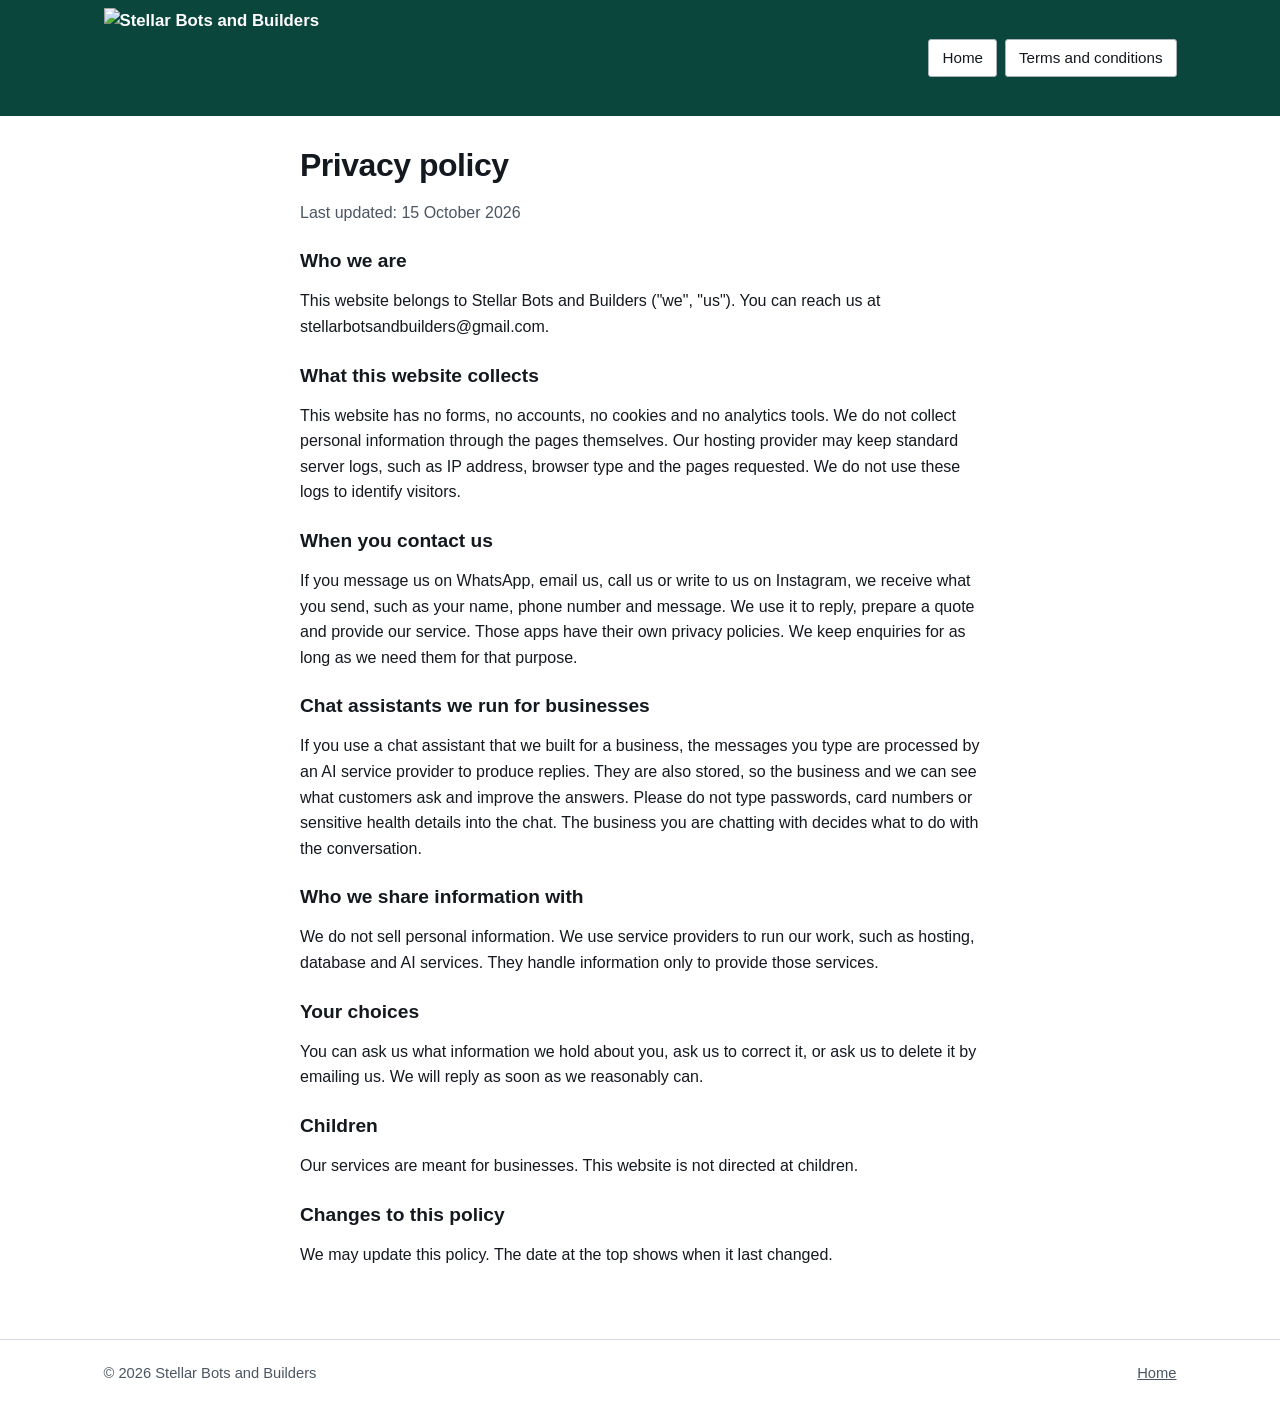
==== privacy.html @ bff5bb47 "Add files via upload" ====
<!DOCTYPE html>
<html lang="en">
<head>
<meta charset="utf-8">
<meta name="viewport" content="width=device-width, initial-scale=1">
<title>Privacy policy | Stellar Bots and Builders</title>
<link rel="icon" type="image/svg+xml" href="favicon.svg">
<link rel="stylesheet" href="style.css">
</head>
<body>
<header class="top"><div class="wrap bar">
  <a class="brand" href="index.html"><img src="logo.png" alt="Stellar Bots and Builders"></a>
  <nav aria-label="Main"><a href="index.html">Home</a><a href="terms.html">Terms and conditions</a></nav>
</div></header>
<main class="doc wrap">
<h1>Privacy policy</h1>
<p class="date">Last updated: 15 October 2026</p>

<h2>Who we are</h2>
<p>This website belongs to Stellar Bots and Builders ("we", "us"). You can reach us at <span data-fill="email"></span>.</p>

<h2>What this website collects</h2>
<p>This website has no forms, no accounts, no cookies and no analytics tools. We do not collect personal information through the pages themselves. Our hosting provider may keep standard server logs, such as IP address, browser type and the pages requested. We do not use these logs to identify visitors.</p>

<h2>When you contact us</h2>
<p>If you message us on WhatsApp, email us, call us or write to us on Instagram, we receive what you send, such as your name, phone number and message. We use it to reply, prepare a quote and provide our service. Those apps have their own privacy policies. We keep enquiries for as long as we need them for that purpose.</p>

<h2>Chat assistants we run for businesses</h2>
<p>If you use a chat assistant that we built for a business, the messages you type are processed by an AI service provider to produce replies. They are also stored, so the business and we can see what customers ask and improve the answers. Please do not type passwords, card numbers or sensitive health details into the chat. The business you are chatting with decides what to do with the conversation.</p>

<h2>Who we share information with</h2>
<p>We do not sell personal information. We use service providers to run our work, such as hosting, database and AI services. They handle information only to provide those services.</p>

<h2>Your choices</h2>
<p>You can ask us what information we hold about you, ask us to correct it, or ask us to delete it by emailing us. We will reply as soon as we reasonably can.</p>

<h2>Children</h2>
<p>Our services are meant for businesses. This website is not directed at children.</p>

<h2>Changes to this policy</h2>
<p>We may update this policy. The date at the top shows when it last changed.</p>
</main>
<footer><div class="wrap"><span>&copy; <span data-year></span> Stellar Bots and Builders</span><span><a href="index.html">Home</a></span></div></footer>
<script src="script.js"></script>
</body>
</html>
---- style.css ----
:root{--ink:#14181f;--mute:#4b5563;--line:#d8dde3;--soft:#f3f5f7;--accent:#0e5a4d;--accent-dark:#093d34;--bar:#0a463c;--mint:#8fd1c4;--logo-h:44px}
*{box-sizing:border-box}
html{scroll-padding-top:72px}
[hidden]{display:none!important}
body{margin:0;background:#fff;color:var(--ink);font:16px/1.6 "Segoe UI",Roboto,Helvetica,Arial,sans-serif}
a{color:var(--accent)}
a:focus-visible,button:focus-visible{outline:3px solid var(--accent);outline-offset:2px}
.wrap{max-width:1113px;margin:0 auto;padding:0 20px}
.skip{position:absolute;left:-999px}
.skip:focus{left:12px;top:12px;background:#fff;padding:8px 12px;z-index:30}

/* Navbar */
.top{background:var(--bar);position:sticky;top:0;z-index:20; height: 20%;}
.bar{display:flex;flex-wrap:wrap;align-items:center;justify-content:space-between;gap:8px 24px;padding-top:8px;padding-bottom:8px}
.brand{display:flex;align-items:center;gap:10px;color:#fff;font-weight:700;font-size:1.05rem;text-decoration:none}
.brand img{display:block; height: 100px; width: auto;}
nav{display:flex;flex-wrap:wrap;gap:8px;margin-left:auto}
nav a{color:var(--ink);text-decoration:none;border:1px solid #aab3bd;border-radius:3px;padding:6px 13px;background:#fff;font-weight:500;font-size:.95rem;transition:background-color .15s ease,color .15s ease}
nav a:hover{background:#dfe7e5;border-color:#dfe7e5}
nav a.nav-cta{background:var(--mint);border-color:var(--mint);color:#06261f}
nav a.nav-cta:hover{background:#fff;border-color:#fff}

/* Type */
h1{font-size:clamp(2rem,5.5vw,3.1rem);line-height:1.12;letter-spacing:-.015em;margin:0 0 14px}
h2{font-size:1.6rem;line-height:1.2;margin:0 0 12px}
h3{font-size:1.1rem;margin:0 0 6px}

/* Buttons */
.btn{display:inline-block;padding:10px 18px;border:1px solid var(--ink);border-radius:3px;color:var(--ink);text-decoration:none;font-weight:600;background:#fff}
.btn:hover{background:#e8ecef}
.btn.primary{background:var(--accent);border-color:var(--accent);color:#fff}
.btn.primary:hover{background:var(--accent-dark);border-color:var(--accent-dark)}

/* Hero (centered) */
.hx{position:relative;overflow:hidden;padding:36px 0 40px;text-align:center}
.hx-bg{position:absolute;inset:0;width:100%;height:100%;color:var(--accent);opacity:.16;pointer-events:none}
.hx-inner{position:relative;display:flex;flex-direction:column;align-items:center}
.hx-title{margin:0;display:flex;flex-wrap:wrap;justify-content:center;align-items:baseline;gap:0 .28em;font-size:clamp(2.4rem,8vw,5rem);line-height:1.02;letter-spacing:-.03em;font-weight:800}
.hx-b{font-weight:400;font-size:.45em;color:var(--mute);letter-spacing:0}
.hx-c{color:transparent;-webkit-text-stroke:2px var(--accent)}
@supports not (-webkit-text-stroke:1px #000){.hx-c{color:var(--accent)}}
.hx-rule{display:block;width:96px;height:3px;background:var(--accent);margin:16px 0}
.hx-sub{font-size:clamp(1.15rem,3vw,1.5rem);font-weight:700;margin:0 0 8px;max-width:36ch}
.hx-lead{max-width:58ch;color:var(--mute);font-size:1.05rem;margin:0 0 20px}
.hx-actions{display:flex;flex-wrap:wrap;gap:12px;justify-content:center;margin-bottom:28px}
.hx-chat{width:100%;max-width:560px;text-align:left}

/* Older hero layout, kept in case it is still used */
.hero{padding:36px 0 32px}
.hero-grid{display:grid;grid-template-columns:1.15fr .85fr;gap:32px;align-items:start}
.lead{font-size:1.1rem;color:var(--mute);margin:0 0 20px;max-width:52ch}
.actions{display:flex;flex-wrap:wrap;gap:12px}

/* Chat example */
.chat{margin:0;border:1px solid var(--line);background:var(--soft);padding:14px;border-radius:4px}
.chat figcaption{font-size:.85rem;color:var(--mute);margin-bottom:10px}
.chat p{margin:0 0 8px;padding:9px 12px;border-radius:4px;background:#fff;border:1px solid var(--line)}
.chat p:last-child{margin-bottom:0}
.chat .bot{background:#e6f0ee;border-color:#c5dcd6}
.chat p span{display:block;font-size:.75rem;font-weight:700;color:var(--mute);margin-bottom:2px}
.chat-input{display:none;align-items:center;margin-top:10px;min-height:42px;padding:8px 12px;border:1px solid #cdd5db;background:#fff;border-radius:3px}
.chat.live .chat-input{display:flex}
.caret{display:inline-block;width:2px;height:1.1em;background:var(--ink);margin-left:2px}
.dots{display:inline-flex;gap:4px;align-items:center;height:1.3em}
.chat p .dots{margin:0;font-size:inherit;font-weight:400}
.dots i{width:6px;height:6px;border-radius:50%;background:#8a97a5;animation:dot 1s infinite}
.dots i:nth-child(2){animation-delay:.15s}
.dots i:nth-child(3){animation-delay:.3s}
@keyframes dot{0%,80%,100%{opacity:.3}40%{opacity:1}}
.replay{display:inline-block;margin-top:10px;background:none;border:1px solid var(--line);border-radius:3px;padding:5px 12px;font:inherit;font-size:.88rem;color:var(--mute);cursor:pointer}
.replay:hover{background:#fff}

/* Sections */
.block{padding:36px 0;border-top:1px solid var(--line)}
.two{display:grid;grid-template-columns:1fr 1fr;gap:28px}
ul,ol{padding-left:22px;margin:8px 0 0}
li{margin-bottom:6px}
.steps{max-width:70ch}
.steps li{margin-bottom:10px;padding-left:4px}
.narrow{max-width:66ch}
.contact-list{list-style:none;margin:0;padding:0;display:flex;flex-wrap:wrap;gap:12px}

/* Flow diagram */
.flow{display:flex;align-items:stretch;margin:0 0 22px}
.flow-box{flex:1;border:1px solid var(--line);background:#fff;padding:12px 16px;border-radius:3px}
.flow-box.main{border-color:var(--accent);background:#e6f0ee}
.flow-box b{display:block}
.flow-box span{color:var(--mute);font-size:.92rem;line-height:1.4;display:block}
.flow-arrow{flex:none;width:36px;height:2px;align-self:center;background:var(--accent);position:relative}
.flow-arrow:after{content:"";position:absolute;right:-1px;top:-4px;border-left:8px solid var(--accent);border-top:5px solid transparent;border-bottom:5px solid transparent}

/* Footer and legal pages */
footer{border-top:1px solid var(--line);padding:22px 0 32px;color:var(--mute);font-size:.92rem}
footer .wrap{display:flex;flex-wrap:wrap;gap:8px 24px;justify-content:space-between}
footer a{color:var(--mute)}
.doc{max-width:720px;padding:32px 20px 56px}
.doc h1{font-size:2rem}
.doc h2{font-size:1.2rem;margin-top:24px}
.doc .date{color:var(--mute)}

/* Hero title entrance, only when the visitor has not asked for less motion */
@media (prefers-reduced-motion:no-preference){
  .hx-a,.hx-b,.hx-c{animation:hx-in .7s ease-out both}
  .hx-b{animation-delay:.25s}
  .hx-c{animation-delay:.5s}
  @keyframes hx-in{from{opacity:0;transform:translateY(12px)}to{opacity:1;transform:none}}
}
@media (prefers-reduced-motion:reduce){
  .dots i{animation:none;opacity:.6}
}

@media (max-width:760px){
  :root{--logo-h:36px}
  html{scroll-padding-top:110px}
  .hero-grid,.two{grid-template-columns:1fr}
  .hx{padding:28px 0 32px}
  nav{margin-left:0;flex-basis:100%}
  .flow{flex-direction:column}
  .flow-arrow{width:2px;height:24px;align-self:center}
  .flow-arrow:after{right:auto;left:-4px;top:auto;bottom:-1px;border-left:5px solid transparent;border-right:5px solid transparent;border-top:8px solid var(--accent);border-bottom:0}
}
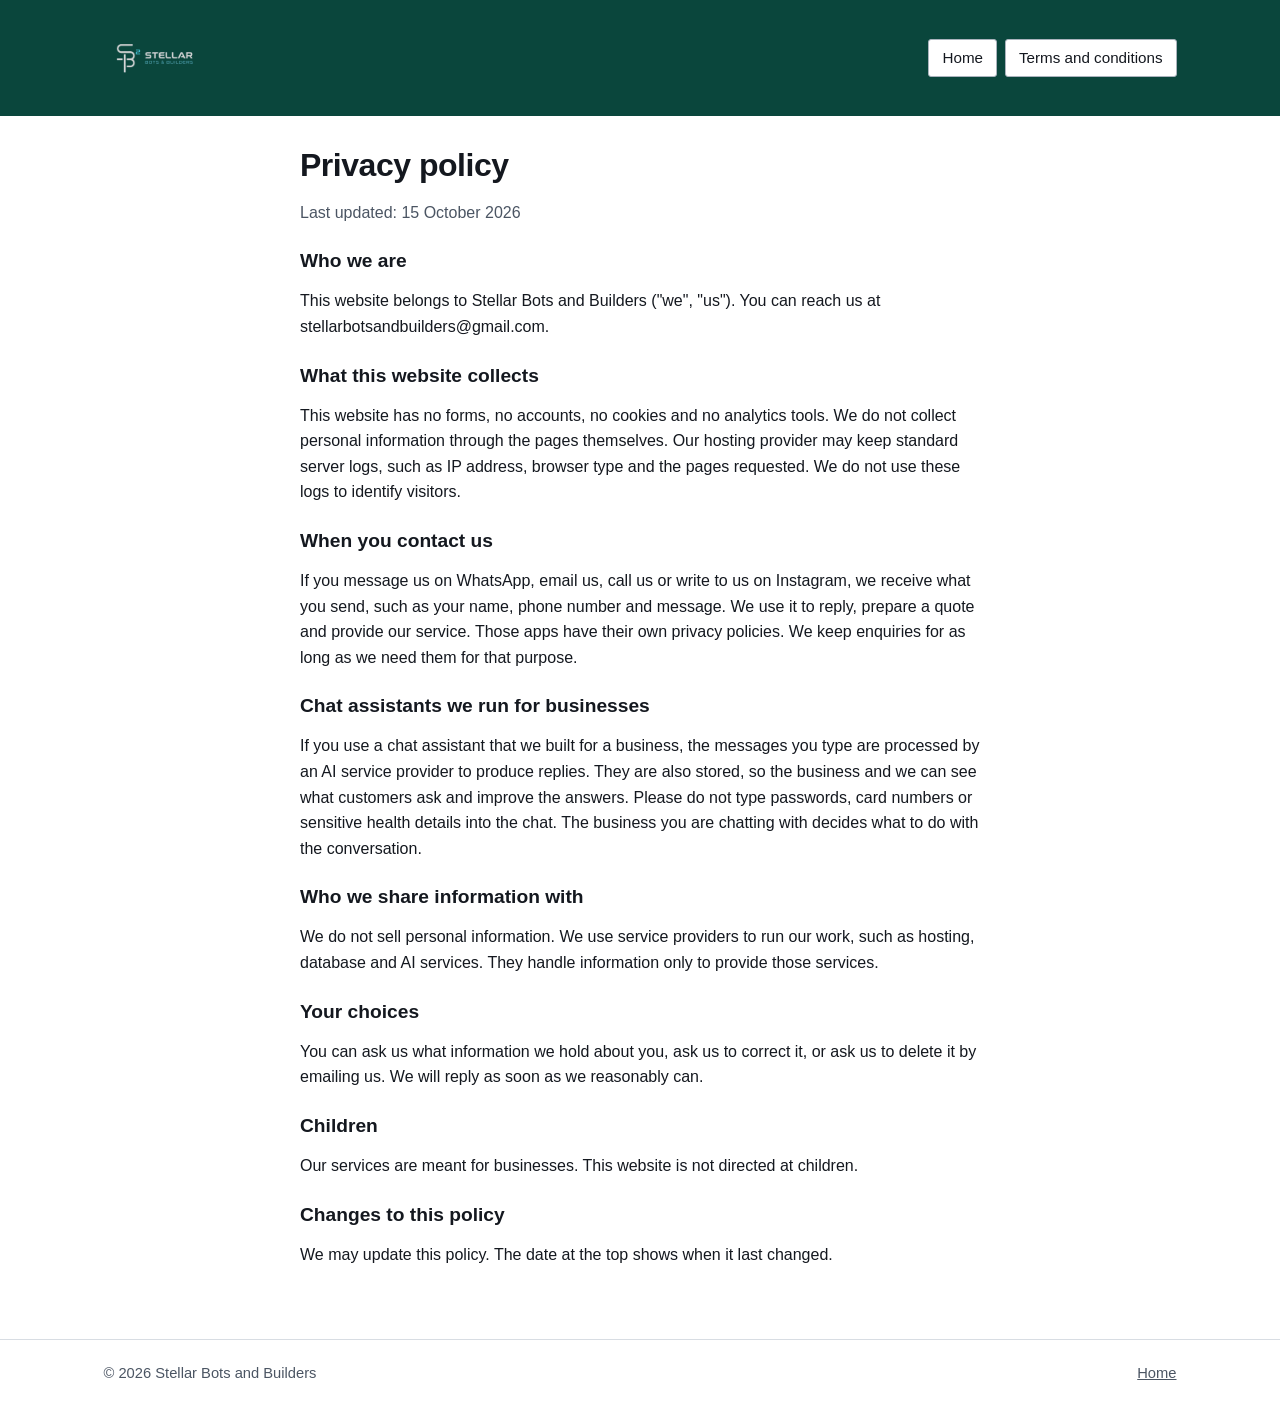
==== commit 4b078176: "Add files via upload updates" ====
--- a/privacy.html
+++ b/privacy.html
@@ -9,7 +9,7 @@
 </head>
 <body>
 <header class="top"><div class="wrap bar">
-  <a class="brand" href="index.html"><img src="logo.png" alt="Stellar Bots and Builders"></a>
+  <a class="brand" href="index.html"><img src="translogo.png" alt="Stellar Bots and Builders"></a>
   <nav aria-label="Main"><a href="index.html">Home</a><a href="terms.html">Terms and conditions</a></nav>
 </div></header>
 <main class="doc wrap">
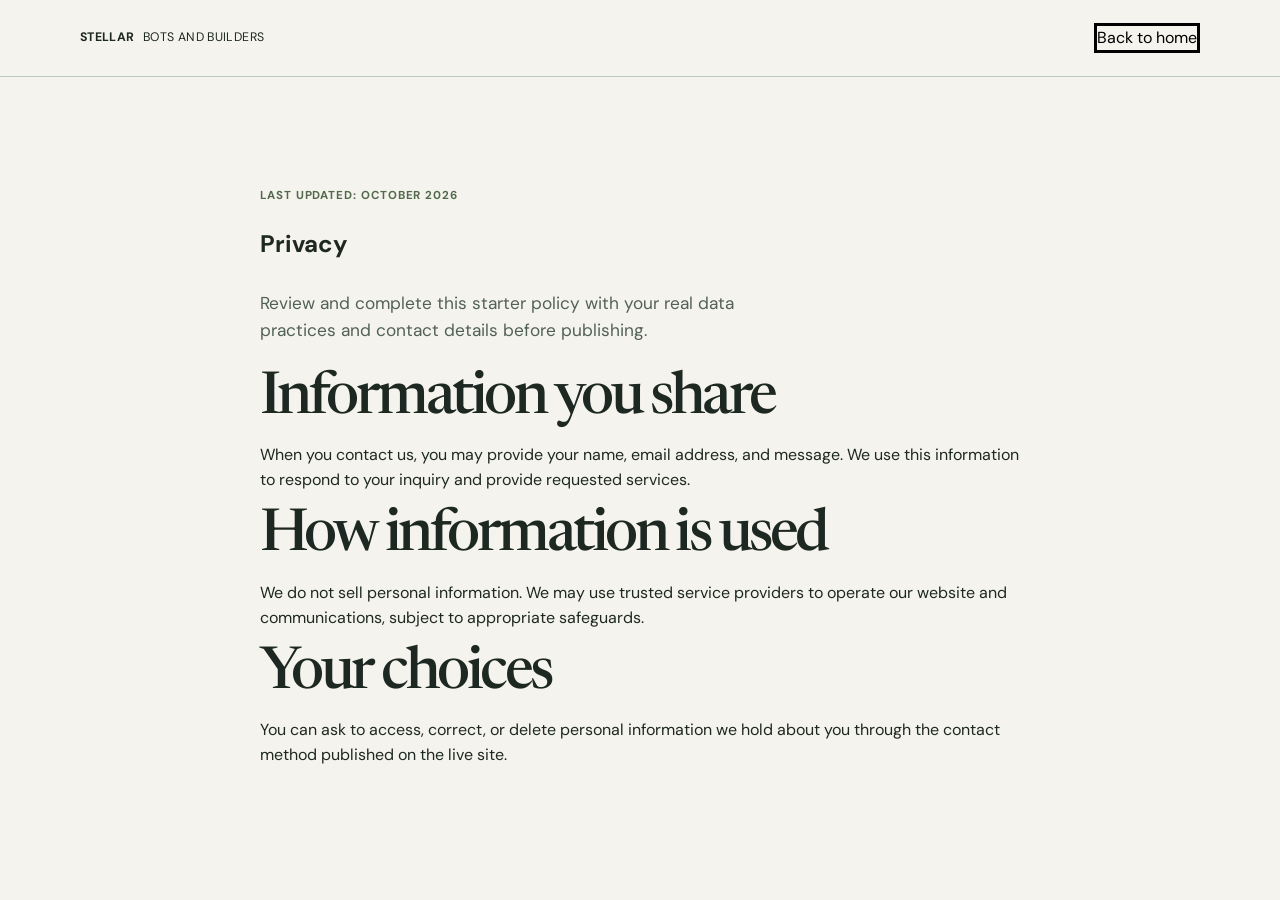
==== commit 06823bf5: "Add files via upload" ====
--- a/privacy.html
+++ b/privacy.html
@@ -1,46 +1,52 @@
-<!DOCTYPE html>
+<!doctype html>
 <html lang="en">
-<head>
-<meta charset="utf-8">
-<meta name="viewport" content="width=device-width, initial-scale=1">
-<title>Privacy policy | Stellar Bots and Builders</title>
-<link rel="icon" type="image/svg+xml" href="favicon.svg">
-<link rel="stylesheet" href="style.css">
-</head>
-<body>
-<header class="top"><div class="wrap bar">
-  <a class="brand" href="index.html"><img src="translogo.png" alt="Stellar Bots and Builders"></a>
-  <nav aria-label="Main"><a href="index.html">Home</a><a href="terms.html">Terms and conditions</a></nav>
-</div></header>
-<main class="doc wrap">
-<h1>Privacy policy</h1>
-<p class="date">Last updated: 15 October 2026</p>
+  <head>
+    <meta charset="utf-8">
+    <meta name="viewport" content="width=device-width, initial-scale=1">
+    <title>Privacy | Stellar Bots and Builders</title>
+    <link rel="stylesheet" href="styles.css">
+  </head>
 
-<h2>Who we are</h2>
-<p>This website belongs to Stellar Bots and Builders ("we", "us"). You can reach us at <span data-fill="email"></span>.</p>
+  <body>
+    <header>
+      <div class="wrap header-row">
+        <a class="wordmark" href="index.html">STELLAR <span>BOTS AND BUILDERS</span></a>
+        <a href="index.html" style="text-decoration:none; color: black; height: auto; border: solid;">Back to home</a>
+      </div>
+    </header>
 
-<h2>What this website collects</h2>
-<p>This website has no forms, no accounts, no cookies and no analytics tools. We do not collect personal information through the pages themselves. Our hosting provider may keep standard server logs, such as IP address, browser type and the pages requested. We do not use these logs to identify visitors.</p>
+    <main class="section">
+      <article class="wrap" style="max-width: 760px;">
+        <p class="label">LAST UPDATED: OCTOBER 2026</p>
+        <h1>Privacy</h1>
 
-<h2>When you contact us</h2>
-<p>If you message us on WhatsApp, email us, call us or write to us on Instagram, we receive what you send, such as your name, phone number and message. We use it to reply, prepare a quote and provide our service. Those apps have their own privacy policies. We keep enquiries for as long as we need them for that purpose.</p>
+        <p class="intro">
+          Review and complete this starter policy with your real data practices
+          and contact details before publishing.
+        </p>
 
-<h2>Chat assistants we run for businesses</h2>
-<p>If you use a chat assistant that we built for a business, the messages you type are processed by an AI service provider to produce replies. They are also stored, so the business and we can see what customers ask and improve the answers. Please do not type passwords, card numbers or sensitive health details into the chat. The business you are chatting with decides what to do with the conversation.</p>
+        <h2>Information you share</h2>
+        <p>
+          When you contact us, you may provide your name, email address, and
+          message. We use this information to respond to your inquiry and
+          provide requested services.
+        </p>
 
-<h2>Who we share information with</h2>
-<p>We do not sell personal information. We use service providers to run our work, such as hosting, database and AI services. They handle information only to provide those services.</p>
+        <h2>How information is used</h2>
+        <p>
+          We do not sell personal information. We may use trusted service
+          providers to operate our website and communications, subject to
+          appropriate safeguards.
+        </p>
 
-<h2>Your choices</h2>
-<p>You can ask us what information we hold about you, ask us to correct it, or ask us to delete it by emailing us. We will reply as soon as we reasonably can.</p>
+        <h2>Your choices</h2>
+        <p>
+          You can ask to access, correct, or delete personal information we
+          hold about you through the contact method published on the live site.
+        </p>
+      </article>
+    </main>
 
-<h2>Children</h2>
-<p>Our services are meant for businesses. This website is not directed at children.</p>
-
-<h2>Changes to this policy</h2>
-<p>We may update this policy. The date at the top shows when it last changed.</p>
-</main>
-<footer><div class="wrap"><span>&copy; <span data-year></span> Stellar Bots and Builders</span><span><a href="index.html">Home</a></span></div></footer>
-<script src="script.js"></script>
-</body>
-</html>
+    <script src="script.js"></script>
+  </body>
+</html>
--- a/styles.css
+++ b/styles.css
@@ -0,0 +1,733 @@
+@import url("https://fonts.googleapis.com/css2?family=DM+Sans:wght@400;500;600;700&family=Newsreader:opsz,wght@6..72,400;6..72,500&display=swap");
+
+:root {
+  --ink: #1e2822;
+  --muted: #526158;
+  --paper: #f5f3ed;
+  --main: #dbe7d5;
+  --accent: #dd7548;
+  --line: #bdc7ba;
+  --white: #fffdfa;
+}
+
+* {
+  box-sizing: border-box;
+}
+
+html {
+  scroll-behavior: smooth;
+}
+
+body {
+  margin: 0;
+  background: var(--paper);
+  color: var(--ink);
+  font: 400 16px/1.55 "DM Sans", Arial, sans-serif;
+}
+
+.wrap {
+  width: min(1120px, calc(100% - 48px));
+  margin: auto;
+}
+
+.skip-link {
+  position: absolute;
+  left: -999px;
+}
+
+.skip-link:focus {
+  left: 16px;
+  top: 16px;
+  z-index: 10;
+  padding: 10px;
+  color: #fff;
+  background: var(--ink);
+}
+
+header {
+  background: var(--paper);
+  border-bottom: 1px solid var(--line);
+}
+
+.header-row,
+.footer-row {
+  display: flex;
+  align-items: center;
+  justify-content: space-between;
+  gap: 26px;
+  min-height: 76px;
+}
+
+.wordmark {
+  color: var(--ink);
+  font-size: 0.77rem;
+  font-weight: 700;
+  letter-spacing: 0.03em;
+  text-decoration: none;
+  white-space: nowrap;
+}
+
+.wordmark span {
+  margin-left: 5px;
+  font-weight: 400;
+}
+
+nav {
+  display: flex;
+  gap: 25px;
+}
+
+nav a,
+footer a {
+  color: var(--ink);
+  font-size: 0.83rem;
+  text-decoration: none;
+}
+
+nav a:hover,
+footer a:hover {
+  text-decoration: underline;
+  text-underline-offset: 4px;
+}
+
+.menu-button {
+  display: none;
+}
+
+/* Hero */
+
+.hero {
+  background: var(--main);
+  border-bottom: 1px solid var(--line);
+}
+
+.hero-grid {
+  display: grid;
+  grid-template-columns: 1.12fr 0.88fr;
+  gap: 85px;
+  align-items: center;
+  padding: 70px 0;
+}
+
+.tagline,
+.label {
+  margin: 0 0 18px;
+  color: #526a4c;
+  font-size: 0.72rem;
+  font-weight: 700;
+  letter-spacing: 0.08em;
+}
+
+.tagline {
+  color: #9a482c;
+}
+
+.hero h1,
+.section h2 {
+  max-width: 700px;
+  margin: 0;
+  font: 500 clamp(3rem, 6.1vw, 5.75rem) / 0.95 Newsreader, Georgia, serif;
+  letter-spacing: -0.06em;
+}
+
+.intro {
+  max-width: 510px;
+  margin: 28px 0;
+  color: var(--muted);
+  font-size: 1.08rem;
+}
+
+.button {
+  display: inline-block;
+  padding: 12px 16px;
+  color: #fff;
+  background: var(--ink);
+  border: 1px solid var(--ink);
+  font-size: 0.86rem;
+  font-weight: 600;
+  text-decoration: none;
+}
+
+.button:hover {
+  color: var(--ink);
+  background: transparent;
+}
+
+.small-note {
+  margin: 10px 0 0;
+  color: var(--muted);
+  font-size: 0.72rem;
+}
+
+/* Phone mock-up */
+
+.phone-demo {
+  width: 276px;
+  height: 514px;
+  margin: auto;
+  overflow: hidden;
+  background: #f0f3ee;
+  border: 8px solid var(--ink);
+  border-radius: 24px;
+  box-shadow: 13px 13px 0 var(--accent);
+}
+
+.phone-bar {
+  display: flex;
+  justify-content: space-between;
+  padding: 8px 13px;
+  color: #fff;
+  background: var(--ink);
+  font-size: 0.58rem;
+}
+
+.chat-title {
+  padding: 14px;
+  background: #fff;
+  border-bottom: 1px solid var(--line);
+}
+
+.chat-title b,
+.chat-title small {
+  display: block;
+}
+
+.chat-title b {
+  font-size: 0.78rem;
+}
+
+.chat-title small {
+  color: #607169;
+  font-size: 0.61rem;
+}
+
+.messages {
+  padding: 16px 12px;
+}
+
+.messages p {
+  max-width: 88%;
+  margin: 0 0 10px;
+  padding: 9px;
+  font-size: 0.68rem;
+  line-height: 1.45;
+}
+
+.bot {
+  background: #fff;
+  border: 1px solid #d6ddd4;
+}
+
+.visitor {
+  margin-left: auto !important;
+  background: #c9dfa9;
+}
+
+.messages .choice {
+  padding: 7px;
+  color: #385631;
+  border: 1px solid #7d9d69;
+}
+
+.chat-input {
+  margin: 0 11px;
+  padding: 11px;
+  color: #8a958e;
+  border-top: 1px solid var(--line);
+  font-size: 0.67rem;
+}
+
+/* Sections */
+
+.statement {
+  padding: 21px 0;
+  color: #fff;
+  background: var(--ink);
+}
+
+.statement p {
+  max-width: 850px;
+  margin: 0;
+  font: 400 clamp(1.2rem, 2.2vw, 1.7rem) / 1.3 Newsreader, serif;
+}
+
+.section {
+  padding: 110px 0;
+}
+
+.split-heading,
+.process-layout,
+.demo-layout,
+.contact-layout {
+  display: grid;
+  grid-template-columns: 1fr 1fr;
+  gap: 10vw;
+}
+
+.section h2 {
+  font-size: clamp(2.5rem, 4.6vw, 4.2rem);
+}
+
+.split-heading > div:last-child {
+  padding-top: 42px;
+  color: var(--muted);
+}
+
+.split-heading > div:last-child p:first-child {
+  margin-top: 0;
+}
+
+.work-list {
+  margin-top: 70px;
+  border-top: 1px solid var(--line);
+}
+
+.work-list article {
+  display: grid;
+  grid-template-columns: 12% 1fr;
+  gap: 20px;
+  padding: 27px 0;
+  border-bottom: 1px solid var(--line);
+}
+
+.work-list article > p {
+  margin: 5px 0;
+  color: var(--muted);
+  font-size: 0.72rem;
+}
+
+.work-list h3 {
+  margin: 0;
+  font-size: 1.4rem;
+  letter-spacing: -0.04em;
+}
+
+.work-list article div p {
+  max-width: 590px;
+  margin: 5px 0 0;
+  color: var(--muted);
+}
+
+.process {
+  background: var(--white);
+}
+
+.process-intro p:last-child,
+.demo-layout > div:first-child p:last-child,
+.contact-layout > div:first-child p:last-child {
+  max-width: 460px;
+  color: var(--muted);
+}
+
+.process ol {
+  margin: 0;
+  padding: 0;
+  list-style: none;
+  border-top: 1px solid var(--line);
+}
+
+.process li {
+  display: grid;
+  gap: 6px;
+  padding: 19px 0;
+  border-bottom: 1px solid var(--line);
+}
+
+.process li b {
+  font-size: 1rem;
+}
+
+.process li span {
+  color: var(--muted);
+  font-size: 0.88rem;
+}
+
+.demo {
+  border-bottom: 1px solid var(--line);
+}
+
+.demo-placeholder {
+  display: flex;
+  flex-direction: column;
+  align-items: center;
+  justify-content: center;
+  min-height: 270px;
+  padding: 25px;
+  text-align: center;
+  background: #ebe8df;
+  border: 1px dashed #82937d;
+}
+
+.demo-placeholder span {
+  font-size: 0.72rem;
+  font-weight: 700;
+  letter-spacing: 0.08em;
+}
+
+.demo-placeholder small {
+  margin-top: 8px;
+  color: var(--muted);
+  font-size: 0.7rem;
+}
+
+/* Contact section */
+
+.contact {
+  background: var(--main);
+}
+
+.contact-details {
+  border-top: 1px solid #aebdaa;
+}
+
+.contact-details p {
+  margin: 0;
+  padding: 16px 0;
+  border-bottom: 1px solid #aebdaa;
+}
+
+.contact-details b {
+  font-size: 0.78rem;
+}
+
+.contact-details span {
+  color: var(--muted);
+  font-size: 0.9rem;
+}
+
+.contact-list {
+  display: flex;
+  flex-wrap: wrap;
+  gap: 10px;
+  margin: 24px 0 0;
+  padding: 0;
+  list-style: none;
+}
+
+.btn {
+  display: inline-block;
+  padding: 10px 13px;
+  color: var(--ink);
+  border: 1px solid var(--ink);
+  font-size: 0.82rem;
+  font-weight: 600;
+  text-decoration: none;
+}
+
+.btn:hover {
+  color: #fff;
+  background: var(--ink);
+}
+
+.btn.primary {
+  color: #fff;
+  background: var(--ink);
+}
+
+.btn.primary:hover {
+  color: var(--ink);
+  background: transparent;
+}
+
+footer {
+  background: var(--paper);
+  border-top: 1px solid var(--line);
+}
+
+footer p {
+  margin: 0;
+  color: var(--muted);
+  font-size: 0.76rem;
+}
+
+footer div:last-child {
+  display: flex;
+  gap: 16px;
+}
+
+/* Mobile layout */
+
+@media (max-width: 760px) {
+  .wrap {
+    width: min(100% - 34px, 620px);
+  }
+
+  .header-row {
+    min-height: 64px;
+  }
+
+  .menu-button {
+    display: block;
+    padding: 8px 0;
+    color: var(--ink);
+    background: transparent;
+    border: 0;
+    font: 600 0.83rem "DM Sans";
+  }
+
+  nav {
+    display: none;
+    position: absolute;
+    top: 64px;
+    left: 17px;
+    right: 17px;
+    z-index: 3;
+    flex-direction: column;
+    gap: 12px;
+    padding: 16px;
+    background: var(--white);
+    border: 1px solid var(--line);
+  }
+
+  nav.open {
+    display: flex;
+  }
+
+  .hero-grid,
+  .split-heading,
+  .process-layout,
+  .demo-layout,
+  .contact-layout {
+    grid-template-columns: 1fr;
+    gap: 38px;
+  }
+
+  .hero-grid {
+    padding: 48px 0 58px;
+  }
+
+  .hero h1 {
+    font-size: clamp(3.25rem, 15vw, 4.65rem);
+  }
+
+  .intro {
+    font-size: 1rem;
+  }
+
+  .phone-demo {
+    margin-top: 5px;
+    transform: scale(0.93);
+  }
+
+  .section {
+    padding: 70px 0;
+  }
+
+  .split-heading > div:last-child {
+    padding-top: 0;
+  }
+
+  .work-list {
+    margin-top: 42px;
+  }
+
+  .work-list article {
+    grid-template-columns: 42px 1fr;
+  }
+
+  .footer-row {
+    flex-direction: column;
+    align-items: flex-start;
+    gap: 13px;
+    padding: 24px 0;
+  }
+
+  .footer-row div:last-child {
+    gap: 14px;
+  }
+
+  .wordmark span {
+    display: block;
+    margin: 0;
+  }
+
+  .section h2 {
+    font-size: clamp(2.7rem, 13vw, 3.9rem);
+  }
+}
+/* Minimal page-load animation */
+
+@keyframes fade-up {
+  from {
+    opacity: 0;
+    transform: translateY(14px);
+  }
+
+  to {
+    opacity: 1;
+    transform: translateY(0);
+  }
+}
+
+header .header-row {
+  animation: fade-up 0.45s ease-out both;
+}
+
+.hero-grid > div:first-child {
+  animation: fade-up 0.6s ease-out 0.1s both;
+}
+
+.phone-demo {
+  animation: fade-up 0.7s ease-out 0.22s both;
+}
+
+.statement {
+  animation: fade-up 0.55s ease-out 0.35s both;
+}
+/* Live chatbot conversation inside the phone */
+
+.live-message,
+.typing-indicator {
+  opacity: 0;
+  transform: translateY(8px);
+}
+
+.message-one {
+  animation: chat-message 0.35s ease-out 0.6s forwards;
+}
+
+.typing-indicator {
+  display: flex;
+  gap: 4px;
+  width: fit-content;
+  margin: 0 0 10px;
+  padding: 10px;
+  background: #ffffff;
+  border: 1px solid #d6ddd4;
+  animation: typing-box 0.3s ease-out 1.25s forwards;
+}
+
+.typing-indicator span {
+  width: 5px;
+  height: 5px;
+  background: #7d8d83;
+  border-radius: 50%;
+  animation: typing-dot 0.7s ease-in-out infinite;
+}
+
+.typing-indicator span:nth-child(2) {
+  animation-delay: 0.12s;
+}
+
+.typing-indicator span:nth-child(3) {
+  animation-delay: 0.24s;
+}
+
+.message-two {
+  animation: chat-message 0.35s ease-out 2s forwards;
+}
+
+.message-three {
+  animation: chat-message 0.35s ease-out 2.65s forwards;
+}
+
+.message-four {
+  animation: chat-message 0.35s ease-out 3.2s forwards;
+}
+
+@keyframes chat-message {
+  to {
+    opacity: 1;
+    transform: translateY(0);
+  }
+}
+
+@keyframes typing-box {
+  to {
+    opacity: 1;
+    transform: translateY(0);
+  }
+}
+
+@keyframes typing-dot {
+  50% {
+    transform: translateY(-3px);
+    opacity: 0.45;
+  }
+}
+
+/* Respect visitors who prefer less motion. */
+@media (prefers-reduced-motion: reduce) {
+  *,
+  *::before,
+  *::after {
+    animation: none !important;
+    scroll-behavior: auto !important;
+  }
+}
+.header-row {
+  height: 76px;
+  min-height: 76px;
+}
+
+.logo-link {
+  display: flex;
+  align-items: center;
+  width: 160px;   /* Space reserved for the logo */
+  height: 76px;   /* Keep equal to navbar height */
+  overflow: hidden;
+}
+
+.logo-link img {
+  display: block;
+  width: auto;
+  height: 2b52px;   /* Change only this to resize the logo */
+  max-width: 100%;
+  object-fit: contain;
+}
+/* Fix the chatbot phone size and stop its content spreading across the page */
+
+.phone-demo {
+  display: block !important;
+  width: 276px !important;
+  height: 514px !important;
+  min-width: 276px !important;
+  min-height: 514px !important;
+  max-width: 276px !important;
+  max-height: 514px !important;
+  margin: 0 auto !important;
+  overflow: hidden !important;
+  background: #f0f3ee !important;
+  border: 8px solid #1e2822 !important;
+  border-radius: 24px !important;
+  box-shadow: 13px 13px 0 #dd7548 !important;
+}
+
+.phone-demo .messages {
+  height: 390px;
+  overflow: hidden;
+  padding: 16px 12px;
+}
+
+.phone-demo .chat-title {
+  width: 100%;
+}
+
+.phone-demo .chat-input {
+  width: auto;
+}
+
+.phone-demo .messages p,
+.phone-demo .typing-indicator {
+  max-width: 88%;
+}
+
+.phone-demo .visitor {
+  margin-left: auto !important;
+}
+
+/* Keep the phone centered on mobile. */
+@media (max-width: 760px) {
+  .phone-demo {
+    transform: scale(0.93);
+    transform-origin: center top;
+  }
+}
+/* Hide chatbot elements accidentally placed outside the phone */
+
+.hero-grid > .chat-title,
+.hero-grid > .messages,
+.hero-grid > .chat-input,
+.hero-grid > .typing-indicator {
+  display: none !important;
+}
